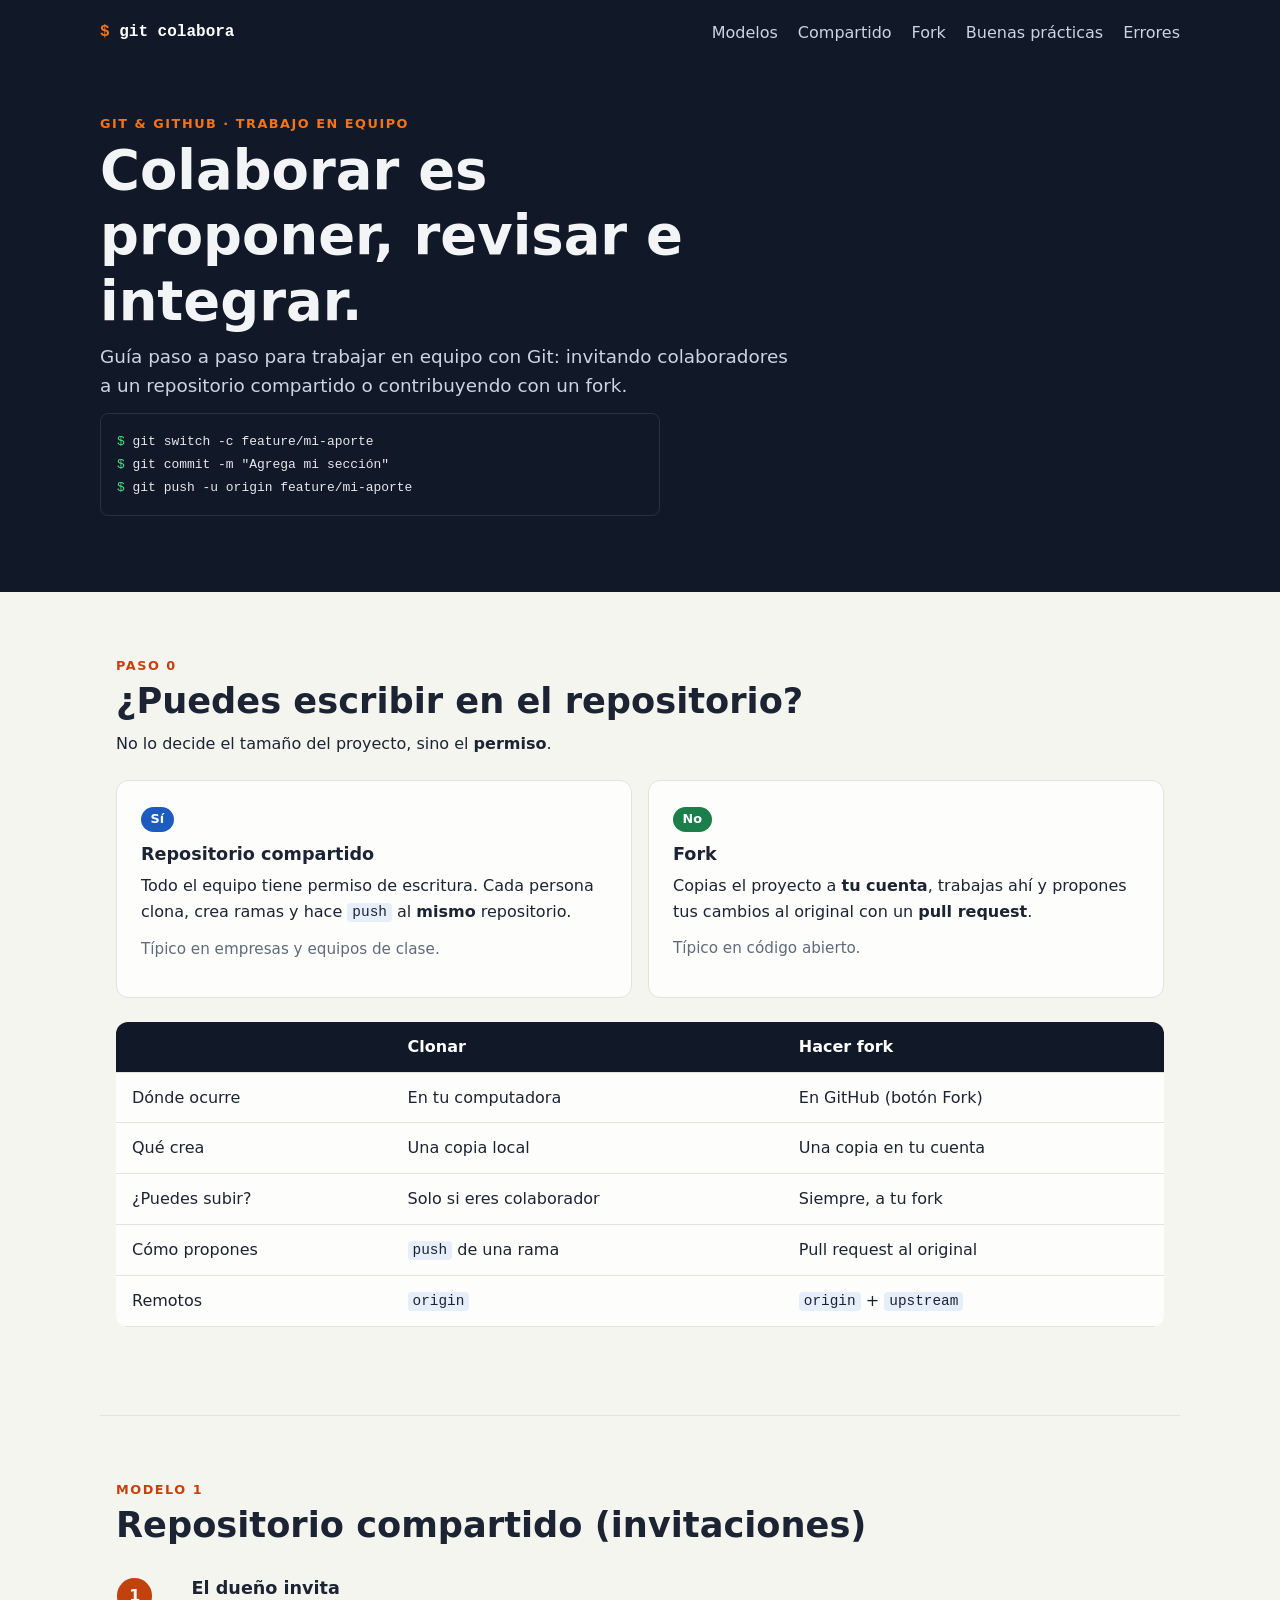
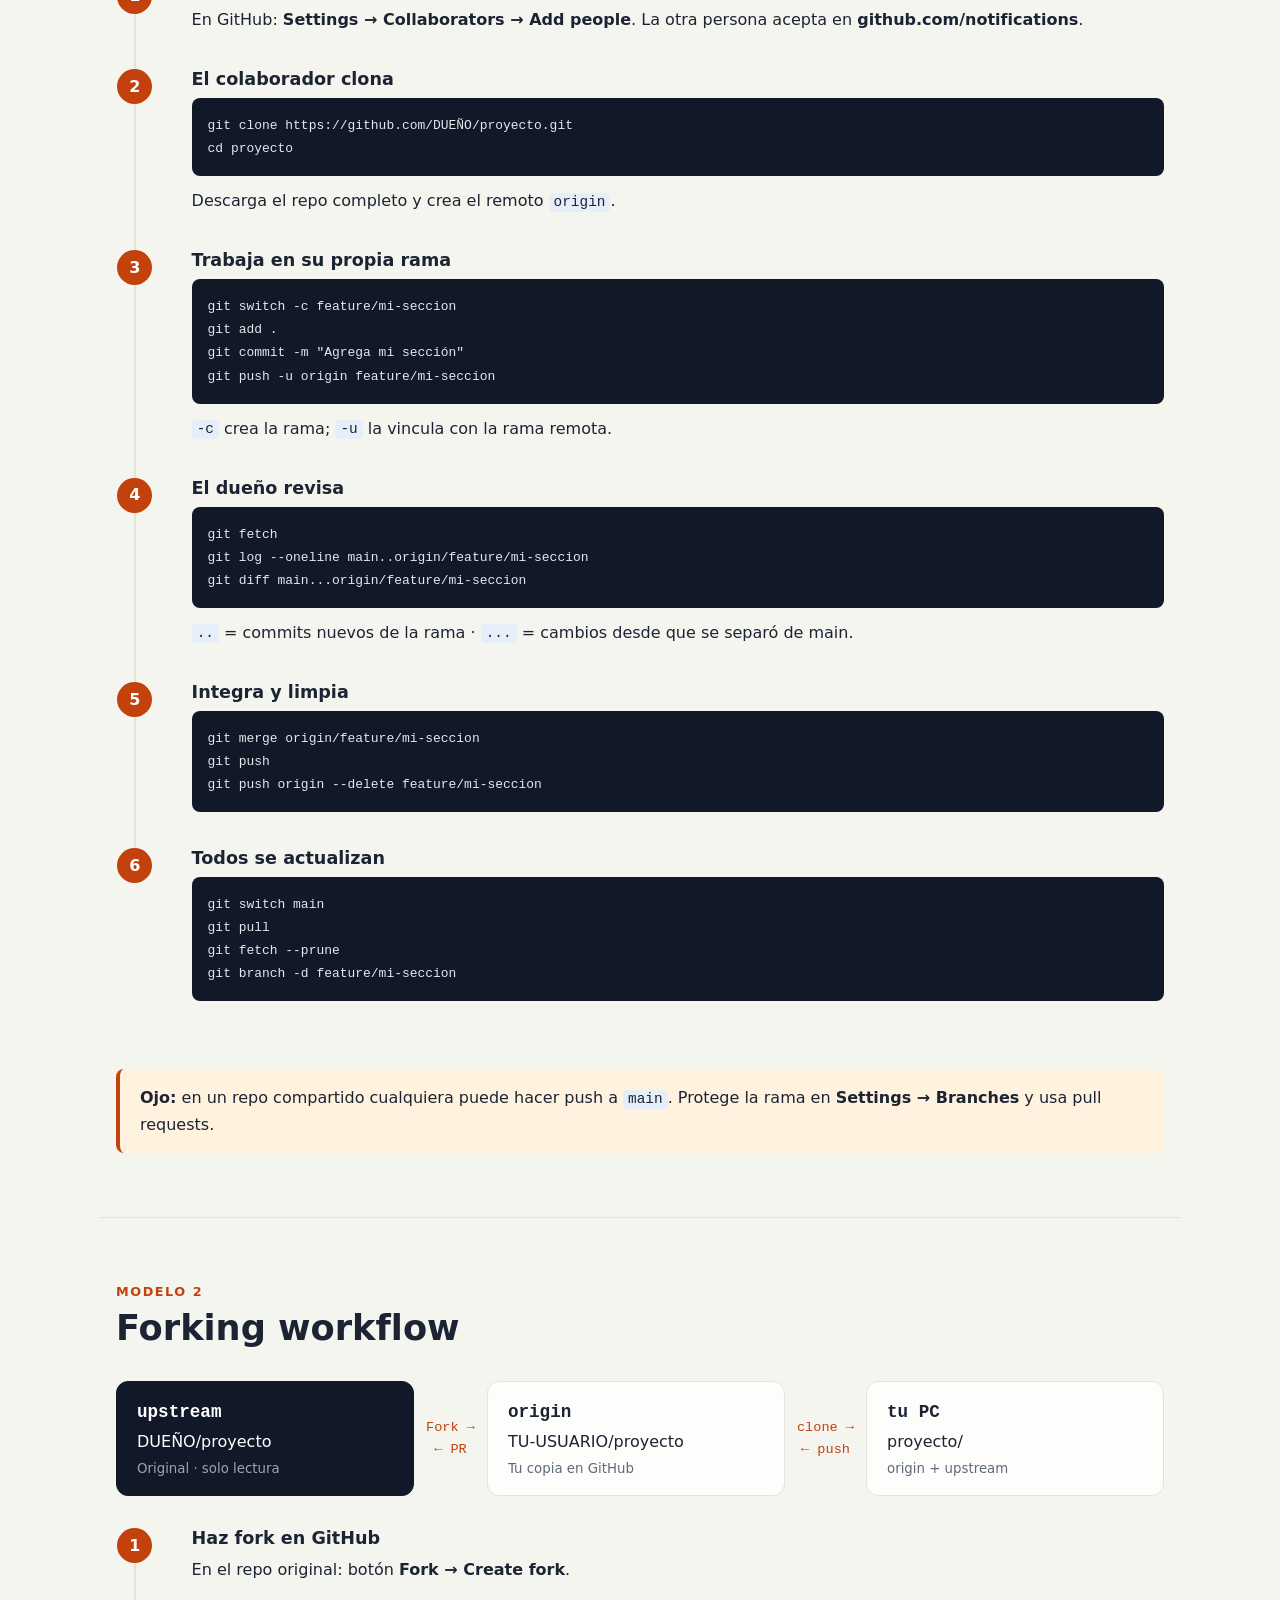
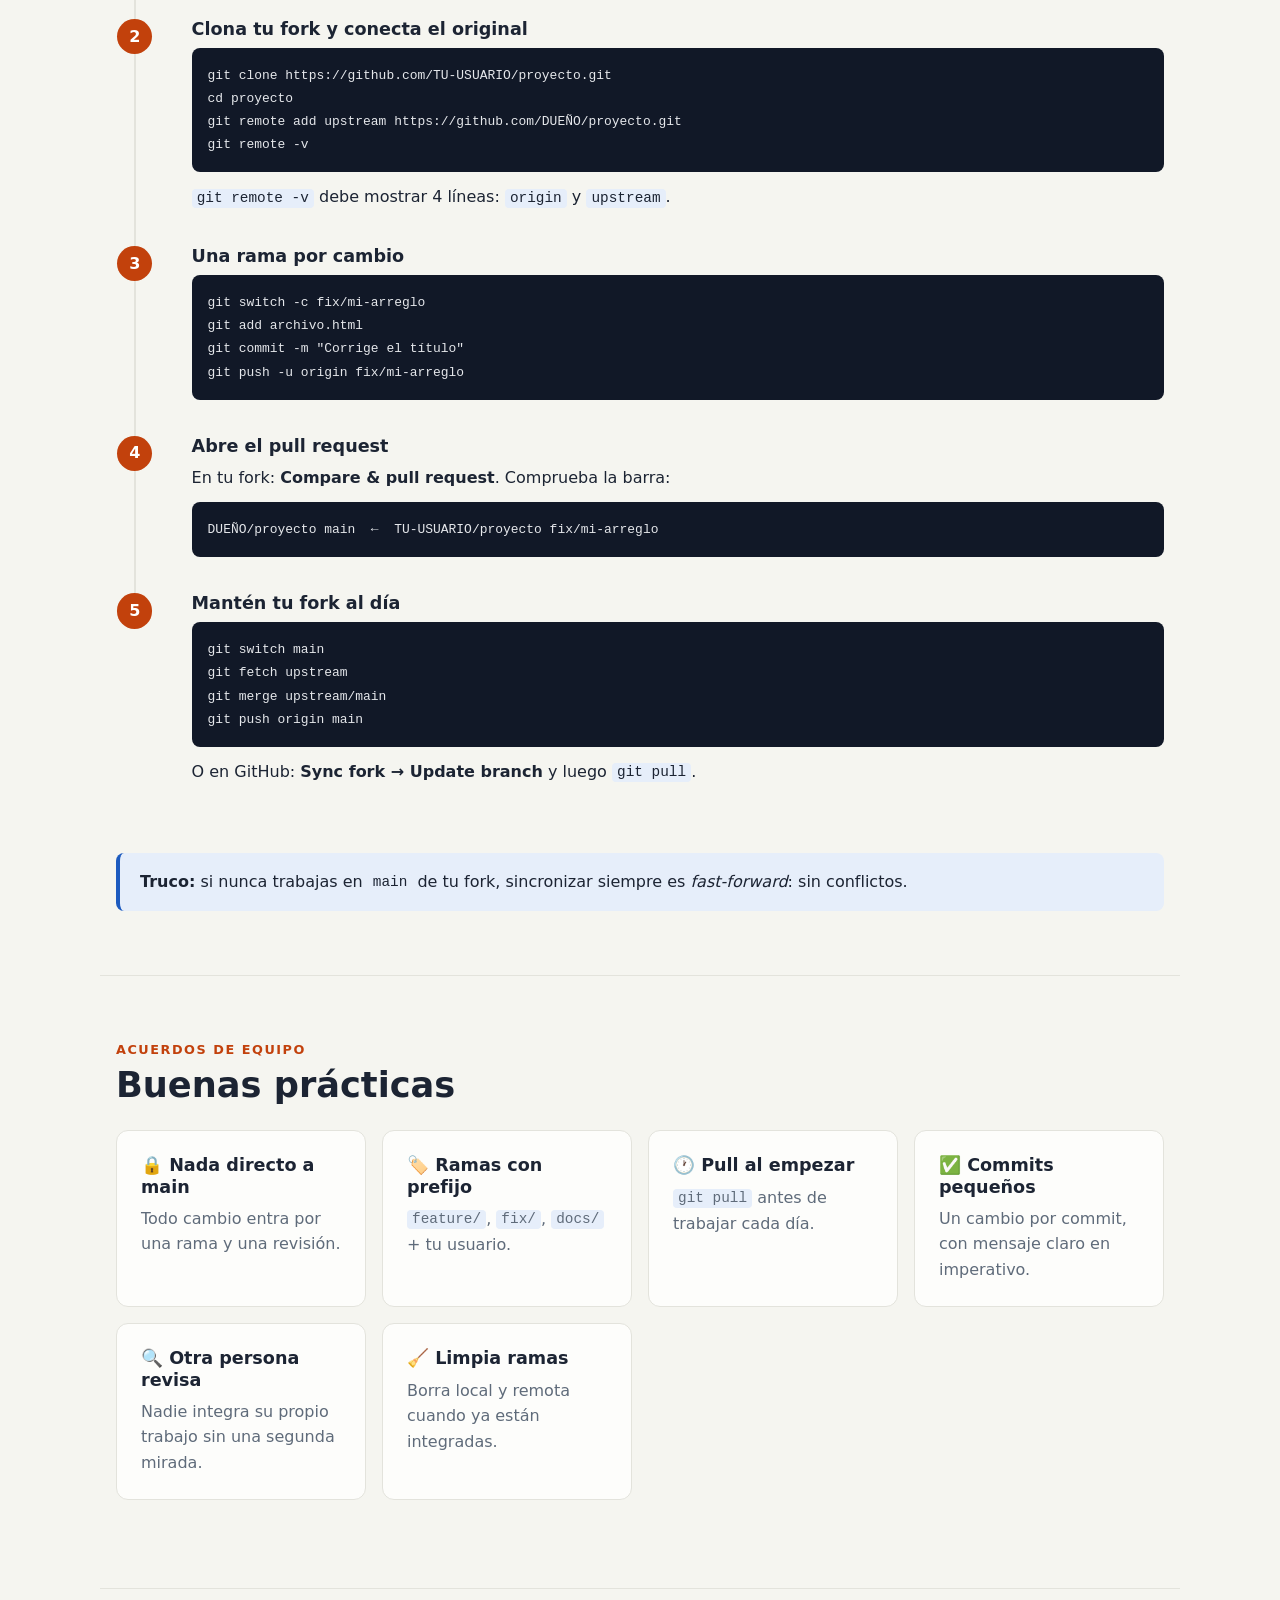
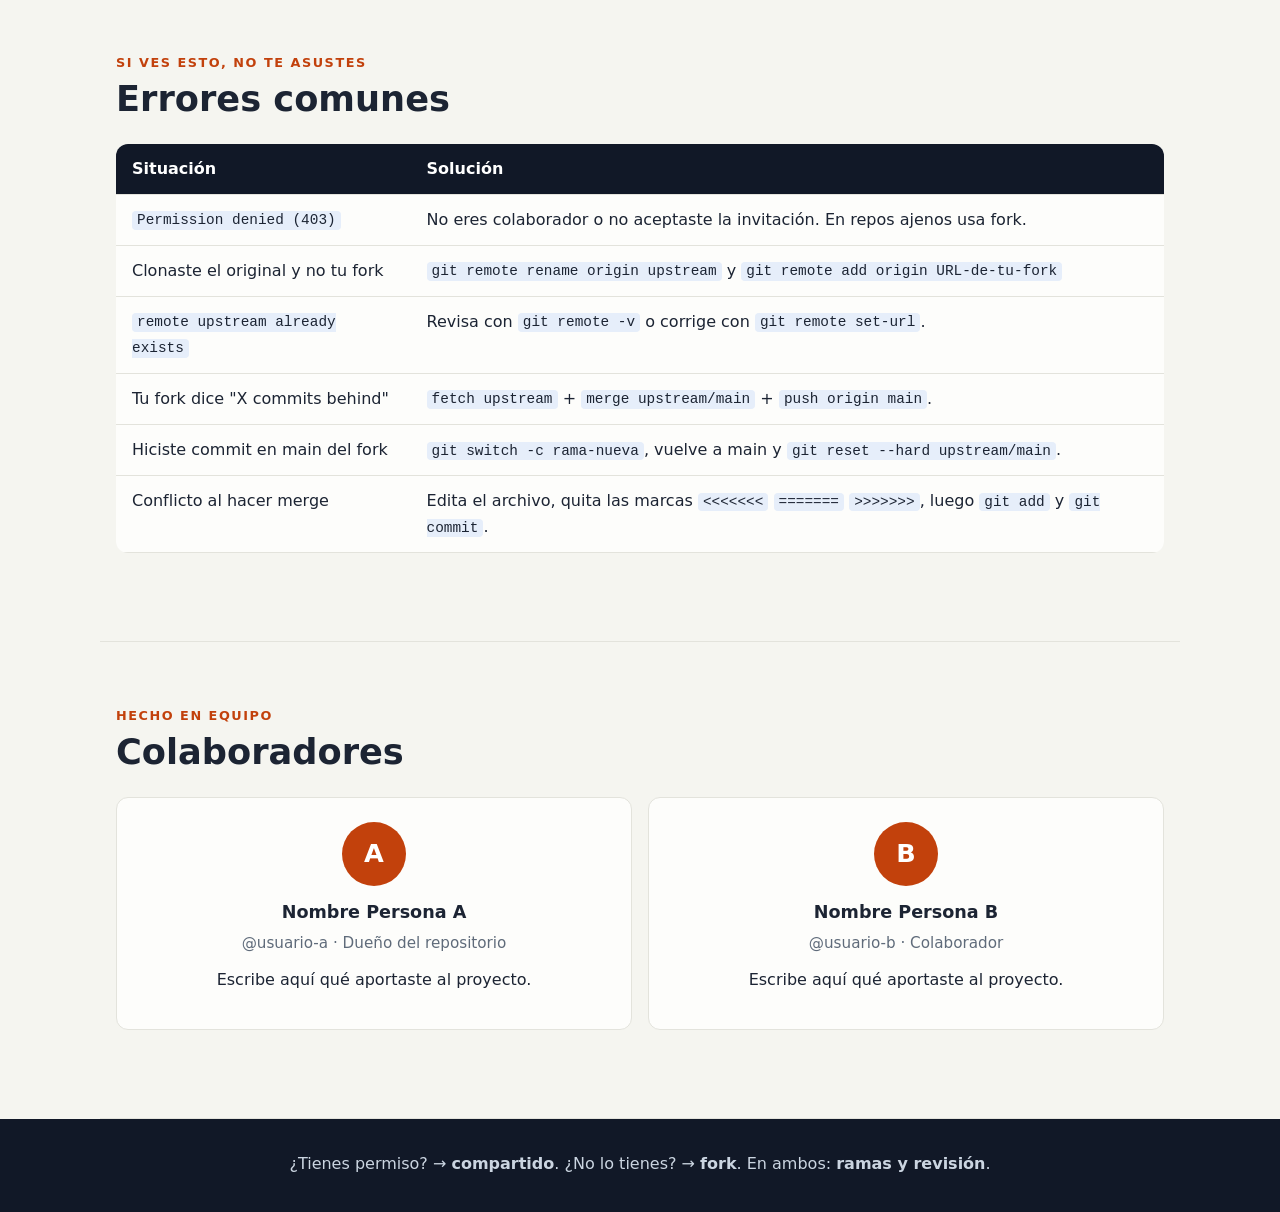
==== colaboracion-git-web/index.html @ 227edf7f "Init" ====
<!DOCTYPE html>
<html lang="es">
<head>
  <meta charset="UTF-8">
  <meta name="viewport" content="width=device-width, initial-scale=1.0">
  <title>Colaborar con Git</title>
  <meta name="description" content="Guía práctica para colaborar en equipo con Git y GitHub: repositorio compartido y fork.">
  <link rel="stylesheet" href="styles.css">
</head>
<body>

  <!-- ===================== ENCABEZADO ===================== -->
  <header class="hero">
    <nav class="nav">
      <a href="#" class="logo"><span>$</span> git colabora</a>
      <ul>
        <li><a href="#modelos">Modelos</a></li>
        <li><a href="#compartido">Compartido</a></li>
        <li><a href="#fork">Fork</a></li>
        <li><a href="#practicas">Buenas prácticas</a></li>
        <li><a href="#errores">Errores</a></li>
      </ul>
    </nav>

    <div class="hero-content">
      <p class="eyebrow">Git &amp; GitHub · Trabajo en equipo</p>
      <h1>Colaborar es proponer, revisar e integrar.</h1>
      <p class="lead">
        Guía paso a paso para trabajar en equipo con Git: invitando colaboradores
        a un repositorio compartido o contribuyendo con un fork.
      </p>
      <pre class="terminal"><code><span class="prompt">$</span> git switch -c feature/mi-aporte
<span class="prompt">$</span> git commit -m "Agrega mi sección"
<span class="prompt">$</span> git push -u origin feature/mi-aporte</code></pre>
    </div>
  </header>

  <main>

    <!-- ===================== MODELOS ===================== -->
    <section id="modelos" class="section">
      <p class="eyebrow">Paso 0</p>
      <h2>¿Puedes escribir en el repositorio?</h2>
      <p>No lo decide el tamaño del proyecto, sino el <strong>permiso</strong>.</p>

      <div class="grid-2">
        <article class="card">
          <span class="tag tag-blue">Sí</span>
          <h3>Repositorio compartido</h3>
          <p>Todo el equipo tiene permiso de escritura. Cada persona clona, crea ramas y hace <code>push</code> al <strong>mismo</strong> repositorio.</p>
          <p class="muted">Típico en empresas y equipos de clase.</p>
        </article>
        <article class="card">
          <span class="tag tag-green">No</span>
          <h3>Fork</h3>
          <p>Copias el proyecto a <strong>tu cuenta</strong>, trabajas ahí y propones tus cambios al original con un <strong>pull request</strong>.</p>
          <p class="muted">Típico en código abierto.</p>
        </article>
      </div>

      <div class="table-wrap">
        <table>
          <thead>
            <tr><th></th><th>Clonar</th><th>Hacer fork</th></tr>
          </thead>
          <tbody>
            <tr><td>Dónde ocurre</td><td>En tu computadora</td><td>En GitHub (botón Fork)</td></tr>
            <tr><td>Qué crea</td><td>Una copia local</td><td>Una copia en tu cuenta</td></tr>
            <tr><td>¿Puedes subir?</td><td>Solo si eres colaborador</td><td>Siempre, a tu fork</td></tr>
            <tr><td>Cómo propones</td><td><code>push</code> de una rama</td><td>Pull request al original</td></tr>
            <tr><td>Remotos</td><td><code>origin</code></td><td><code>origin</code> + <code>upstream</code></td></tr>
          </tbody>
        </table>
      </div>
    </section>

    <!-- ===================== REPOSITORIO COMPARTIDO ===================== -->
    <section id="compartido" class="section">
      <p class="eyebrow">Modelo 1</p>
      <h2>Repositorio compartido (invitaciones)</h2>

      <ol class="steps">
        <li>
          <h3>El dueño invita</h3>
          <p>En GitHub: <strong>Settings → Collaborators → Add people</strong>. La otra persona acepta en <strong>github.com/notifications</strong>.</p>
        </li>
        <li>
          <h3>El colaborador clona</h3>
<pre><code>git clone https://github.com/DUEÑO/proyecto.git
cd proyecto</code></pre>
          <p>Descarga el repo completo y crea el remoto <code>origin</code>.</p>
        </li>
        <li>
          <h3>Trabaja en su propia rama</h3>
<pre><code>git switch -c feature/mi-seccion
git add .
git commit -m "Agrega mi sección"
git push -u origin feature/mi-seccion</code></pre>
          <p><code>-c</code> crea la rama; <code>-u</code> la vincula con la rama remota.</p>
        </li>
        <li>
          <h3>El dueño revisa</h3>
<pre><code>git fetch
git log --oneline main..origin/feature/mi-seccion
git diff main...origin/feature/mi-seccion</code></pre>
          <p><code>..</code> = commits nuevos de la rama · <code>...</code> = cambios desde que se separó de main.</p>
        </li>
        <li>
          <h3>Integra y limpia</h3>
<pre><code>git merge origin/feature/mi-seccion
git push
git push origin --delete feature/mi-seccion</code></pre>
        </li>
        <li>
          <h3>Todos se actualizan</h3>
<pre><code>git switch main
git pull
git fetch --prune
git branch -d feature/mi-seccion</code></pre>
        </li>
      </ol>

      <div class="callout callout-warn">
        <strong>Ojo:</strong> en un repo compartido cualquiera puede hacer push a <code>main</code>.
        Protege la rama en <strong>Settings → Branches</strong> y usa pull requests.
      </div>
    </section>

    <!-- ===================== FORK ===================== -->
    <section id="fork" class="section">
      <p class="eyebrow">Modelo 2</p>
      <h2>Forking workflow</h2>

      <div class="flow">
        <div class="flow-box flow-dark">
          <strong>upstream</strong>
          <span>DUEÑO/proyecto</span>
          <small>Original · solo lectura</small>
        </div>
        <div class="flow-arrow">Fork →<br>← PR</div>
        <div class="flow-box">
          <strong>origin</strong>
          <span>TU-USUARIO/proyecto</span>
          <small>Tu copia en GitHub</small>
        </div>
        <div class="flow-arrow">clone →<br>← push</div>
        <div class="flow-box">
          <strong>tu PC</strong>
          <span>proyecto/</span>
          <small>origin + upstream</small>
        </div>
      </div>

      <ol class="steps">
        <li>
          <h3>Haz fork en GitHub</h3>
          <p>En el repo original: botón <strong>Fork → Create fork</strong>.</p>
        </li>
        <li>
          <h3>Clona tu fork y conecta el original</h3>
<pre><code>git clone https://github.com/TU-USUARIO/proyecto.git
cd proyecto
git remote add upstream https://github.com/DUEÑO/proyecto.git
git remote -v</code></pre>
          <p><code>git remote -v</code> debe mostrar 4 líneas: <code>origin</code> y <code>upstream</code>.</p>
        </li>
        <li>
          <h3>Una rama por cambio</h3>
<pre><code>git switch -c fix/mi-arreglo
git add archivo.html
git commit -m "Corrige el título"
git push -u origin fix/mi-arreglo</code></pre>
        </li>
        <li>
          <h3>Abre el pull request</h3>
          <p>En tu fork: <strong>Compare &amp; pull request</strong>. Comprueba la barra:</p>
          <pre><code>DUEÑO/proyecto main  ←  TU-USUARIO/proyecto fix/mi-arreglo</code></pre>
        </li>
        <li>
          <h3>Mantén tu fork al día</h3>
<pre><code>git switch main
git fetch upstream
git merge upstream/main
git push origin main</code></pre>
          <p>O en GitHub: <strong>Sync fork → Update branch</strong> y luego <code>git pull</code>.</p>
        </li>
      </ol>

      <div class="callout">
        <strong>Truco:</strong> si nunca trabajas en <code>main</code> de tu fork, sincronizar siempre es <em>fast-forward</em>: sin conflictos.
      </div>
    </section>

    <!-- ===================== BUENAS PRÁCTICAS ===================== -->
    <section id="practicas" class="section">
      <p class="eyebrow">Acuerdos de equipo</p>
      <h2>Buenas prácticas</h2>

      <div class="grid-3">
        <div class="card mini"><h3>🔒 Nada directo a main</h3><p>Todo cambio entra por una rama y una revisión.</p></div>
        <div class="card mini"><h3>🏷️ Ramas con prefijo</h3><p><code>feature/</code>, <code>fix/</code>, <code>docs/</code> + tu usuario.</p></div>
        <div class="card mini"><h3>🕐 Pull al empezar</h3><p><code>git pull</code> antes de trabajar cada día.</p></div>
        <div class="card mini"><h3>✅ Commits pequeños</h3><p>Un cambio por commit, con mensaje claro en imperativo.</p></div>
        <div class="card mini"><h3>🔍 Otra persona revisa</h3><p>Nadie integra su propio trabajo sin una segunda mirada.</p></div>
        <div class="card mini"><h3>🧹 Limpia ramas</h3><p>Borra local y remota cuando ya están integradas.</p></div>
      </div>
    </section>

    <!-- ===================== ERRORES ===================== -->
    <section id="errores" class="section">
      <p class="eyebrow">Si ves esto, no te asustes</p>
      <h2>Errores comunes</h2>

      <div class="table-wrap">
        <table>
          <thead><tr><th>Situación</th><th>Solución</th></tr></thead>
          <tbody>
            <tr><td><code>Permission denied (403)</code></td><td>No eres colaborador o no aceptaste la invitación. En repos ajenos usa fork.</td></tr>
            <tr><td>Clonaste el original y no tu fork</td><td><code>git remote rename origin upstream</code> y <code>git remote add origin URL-de-tu-fork</code></td></tr>
            <tr><td><code>remote upstream already exists</code></td><td>Revisa con <code>git remote -v</code> o corrige con <code>git remote set-url</code>.</td></tr>
            <tr><td>Tu fork dice "X commits behind"</td><td><code>fetch upstream</code> + <code>merge upstream/main</code> + <code>push origin main</code>.</td></tr>
            <tr><td>Hiciste commit en main del fork</td><td><code>git switch -c rama-nueva</code>, vuelve a main y <code>git reset --hard upstream/main</code>.</td></tr>
            <tr><td>Conflicto al hacer merge</td><td>Edita el archivo, quita las marcas <code>&lt;&lt;&lt;&lt;&lt;&lt;&lt;</code> <code>=======</code> <code>&gt;&gt;&gt;&gt;&gt;&gt;&gt;</code>, luego <code>git add</code> y <code>git commit</code>.</td></tr>
          </tbody>
        </table>
      </div>
    </section>

    <!-- ===================== EQUIPO =====================
         Cada persona edita SOLO su propia tarjeta.
         Así los dos pueden trabajar a la vez sin conflictos. -->
    <section id="equipo" class="section">
      <p class="eyebrow">Hecho en equipo</p>
      <h2>Colaboradores</h2>

      <div class="grid-2">
        <!-- PERSONA A: edita solo esta tarjeta -->
        <article class="card person">
          <div class="avatar">A</div>
          <h3>Nombre Persona A</h3>
          <p class="muted">@usuario-a · Dueño del repositorio</p>
          <p>Escribe aquí qué aportaste al proyecto.</p>
        </article>

        <!-- PERSONA B: edita solo esta tarjeta -->
        <article class="card person">
          <div class="avatar">B</div>
          <h3>Nombre Persona B</h3>
          <p class="muted">@usuario-b · Colaborador</p>
          <p>Escribe aquí qué aportaste al proyecto.</p>
        </article>
      </div>
    </section>

  </main>

  <footer class="footer">
    <p>¿Tienes permiso? → <strong>compartido</strong>. ¿No lo tienes? → <strong>fork</strong>. En ambos: <strong>ramas y revisión</strong>.</p>
  </footer>

</body>
</html>
---- colaboracion-git-web/styles.css ----
/* ===================== VARIABLES ===================== */
:root {
  --bg: #f5f5f0;
  --surface: #fdfdfb;
  --text: #1c2433;
  --muted: #5f6b7a;
  --border: #e3e3dc;
  --accent: #c2410c;
  --blue: #1d5bbf;
  --green: #1a7f4b;
  --dark: #111827;
  --code-bg: #111827;
  --code-text: #e5e7eb;
  --warn-bg: #fff3e0;
  --info-bg: #e6eefa;
  --radius: 12px;
  --max: 1080px;
}

@media (prefers-color-scheme: dark) {
  :root {
    --bg: #0f141c;
    --surface: #171e29;
    --text: #e8eaee;
    --muted: #9aa5b4;
    --border: #273142;
    --accent: #f97316;
    --blue: #6aa1ff;
    --green: #4ade80;
    --code-bg: #0a0e14;
    --warn-bg: #2b2014;
    --info-bg: #15223a;
  }
}

/* ===================== BASE ===================== */
* { box-sizing: border-box; }

html { scroll-behavior: smooth; }

body {
  margin: 0;
  font-family: system-ui, -apple-system, "Segoe UI", Roboto, sans-serif;
  line-height: 1.6;
  color: var(--text);
  background: var(--bg);
}

h1, h2, h3 { line-height: 1.2; margin: 0 0 .5rem; }
h2 { font-size: clamp(1.6rem, 4vw, 2.2rem); }
h3 { font-size: 1.1rem; }
p { margin: 0 0 .75rem; }
a { color: var(--blue); }

code, pre {
  font-family: ui-monospace, "SF Mono", Menlo, Consolas, monospace;
  font-size: .9em;
}

:not(pre) > code {
  background: var(--info-bg);
  padding: .1em .35em;
  border-radius: 4px;
}

pre {
  background: var(--code-bg);
  color: var(--code-text);
  padding: 1rem;
  border-radius: 8px;
  overflow-x: auto;
  margin: .5rem 0 .75rem;
}

.muted { color: var(--muted); font-size: .95rem; }

.eyebrow {
  text-transform: uppercase;
  letter-spacing: .12em;
  font-size: .8rem;
  font-weight: 600;
  color: var(--accent);
  margin-bottom: .25rem;
}

/* ===================== HERO ===================== */
.hero {
  background: var(--dark);
  color: #f3f4f6;
  padding: 0 16px 4rem;
}

.nav {
  max-width: var(--max);
  margin: 0 auto;
  display: flex;
  flex-wrap: wrap;
  gap: 1rem;
  justify-content: space-between;
  align-items: center;
  padding: 1.25rem 0;
}

.nav ul {
  list-style: none;
  display: flex;
  flex-wrap: wrap;
  gap: 1.25rem;
  margin: 0;
  padding: 0;
}

.nav a { color: #cbd5e1; text-decoration: none; }
.nav a:hover { color: #fff; }

.logo { font-family: ui-monospace, Menlo, monospace; font-weight: 700; color: #fff !important; }
.logo span { color: #f97316; }

.hero-content { max-width: var(--max); margin: 3rem auto 0; }
.hero h1 { font-size: clamp(2rem, 6vw, 3.4rem); max-width: 18ch; }
.hero .lead { color: #cbd5e1; font-size: 1.15rem; max-width: 60ch; }
.hero .eyebrow { color: #f97316; }

.terminal { max-width: 560px; border: 1px solid #273142; }
.prompt { color: #4ade80; }

/* ===================== SECCIONES ===================== */
.section {
  max-width: var(--max);
  margin: 0 auto;
  padding: 4rem 16px;
  border-bottom: 1px solid var(--border);
}

.grid-2, .grid-3 {
  display: grid;
  gap: 1rem;
  margin: 1.5rem 0;
}
.grid-2 { grid-template-columns: repeat(auto-fit, minmax(280px, 1fr)); }
.grid-3 { grid-template-columns: repeat(auto-fit, minmax(240px, 1fr)); }

.card {
  background: var(--surface);
  border: 1px solid var(--border);
  border-radius: var(--radius);
  padding: 1.5rem;
}
.card.mini p { margin: 0; color: var(--muted); }

.tag {
  display: inline-block;
  font-size: .8rem;
  font-weight: 700;
  padding: .15rem .6rem;
  border-radius: 999px;
  color: #fff;
  margin-bottom: .75rem;
}
.tag-blue { background: var(--blue); }
.tag-green { background: var(--green); }

/* ===================== TABLAS ===================== */
.table-wrap { overflow-x: auto; margin: 1.5rem 0; }

table {
  width: 100%;
  border-collapse: collapse;
  background: var(--surface);
  border-radius: var(--radius);
  overflow: hidden;
}

th, td {
  text-align: left;
  padding: .75rem 1rem;
  border-bottom: 1px solid var(--border);
  vertical-align: top;
}

th { background: var(--dark); color: #fff; font-weight: 600; }

/* ===================== PASOS ===================== */
.steps {
  list-style: none;
  counter-reset: paso;
  padding: 0;
  margin: 2rem 0;
}

.steps li {
  counter-increment: paso;
  position: relative;
  padding: 0 0 1.5rem 3.5rem;
  border-left: 2px solid var(--border);
  margin-left: 1.1rem;
}
.steps li:last-child { border-left-color: transparent; }

.steps li::before {
  content: counter(paso);
  position: absolute;
  left: -1.15rem;
  top: 0;
  width: 2.2rem;
  height: 2.2rem;
  border-radius: 50%;
  background: var(--accent);
  color: #fff;
  font-weight: 700;
  display: grid;
  place-items: center;
}

/* ===================== FLUJO FORK ===================== */
.flow {
  display: flex;
  flex-wrap: wrap;
  align-items: center;
  gap: .75rem;
  margin: 2rem 0;
}

.flow-box {
  flex: 1 1 200px;
  display: flex;
  flex-direction: column;
  gap: .2rem;
  background: var(--surface);
  border: 1px solid var(--border);
  border-radius: var(--radius);
  padding: 1rem 1.25rem;
}
.flow-box strong { font-family: ui-monospace, Menlo, monospace; font-size: 1.1rem; }
.flow-box small { color: var(--muted); }
.flow-dark { background: var(--dark); color: #fff; border-color: var(--dark); }
.flow-dark small { color: #9aa5b4; }

.flow-arrow {
  font-family: ui-monospace, Menlo, monospace;
  font-size: .85rem;
  color: var(--accent);
  text-align: center;
}

/* ===================== AVISOS ===================== */
.callout {
  background: var(--info-bg);
  border-left: 4px solid var(--blue);
  padding: 1rem 1.25rem;
  border-radius: 8px;
}
.callout-warn { background: var(--warn-bg); border-left-color: var(--accent); }

/* ===================== EQUIPO ===================== */
.person { text-align: center; }
.avatar {
  width: 64px;
  height: 64px;
  margin: 0 auto 1rem;
  border-radius: 50%;
  background: var(--accent);
  color: #fff;
  font-size: 1.6rem;
  font-weight: 700;
  display: grid;
  place-items: center;
}

/* ===================== FOOTER ===================== */
.footer {
  background: var(--dark);
  color: #cbd5e1;
  text-align: center;
  padding: 2rem 16px;
}

/* ===================== MÓVIL ===================== */
@media (max-width: 600px) {
  .flow-arrow { flex-basis: 100%; }
  .steps li { padding-left: 2.5rem; }
}
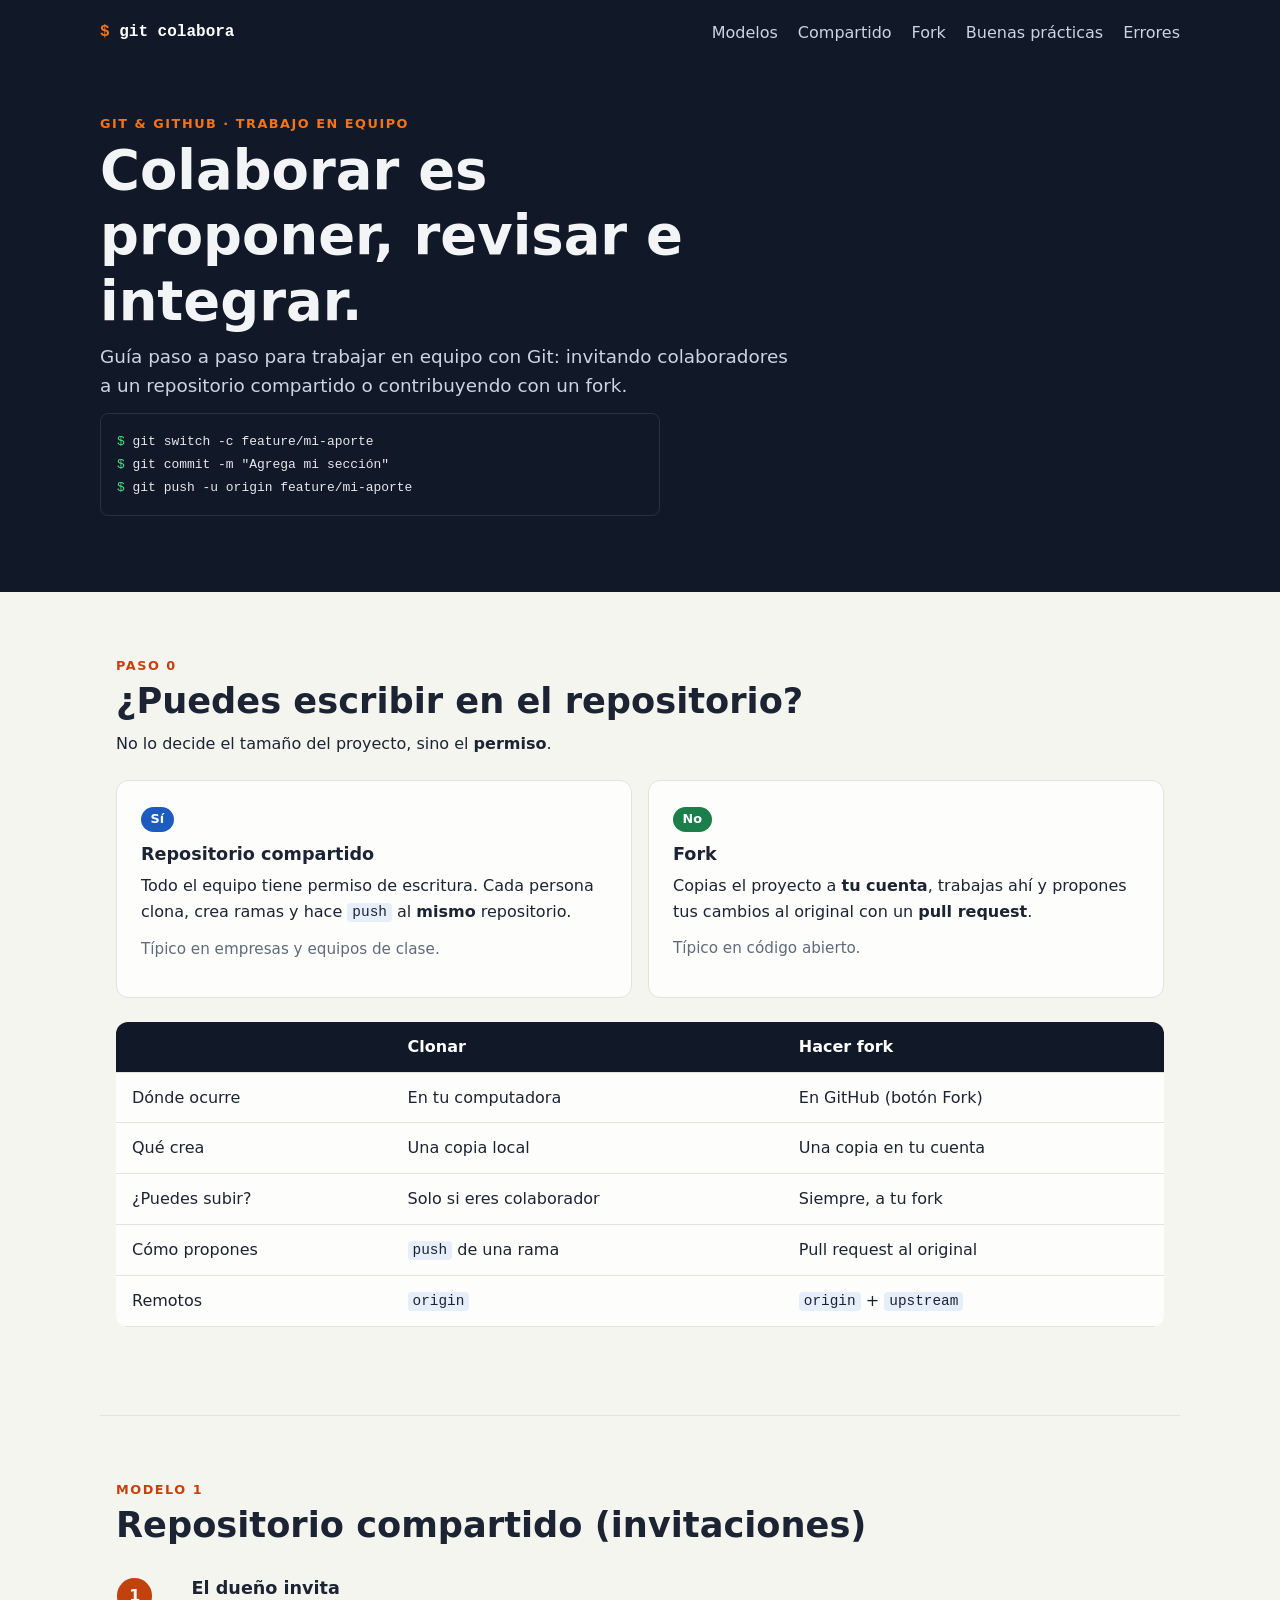
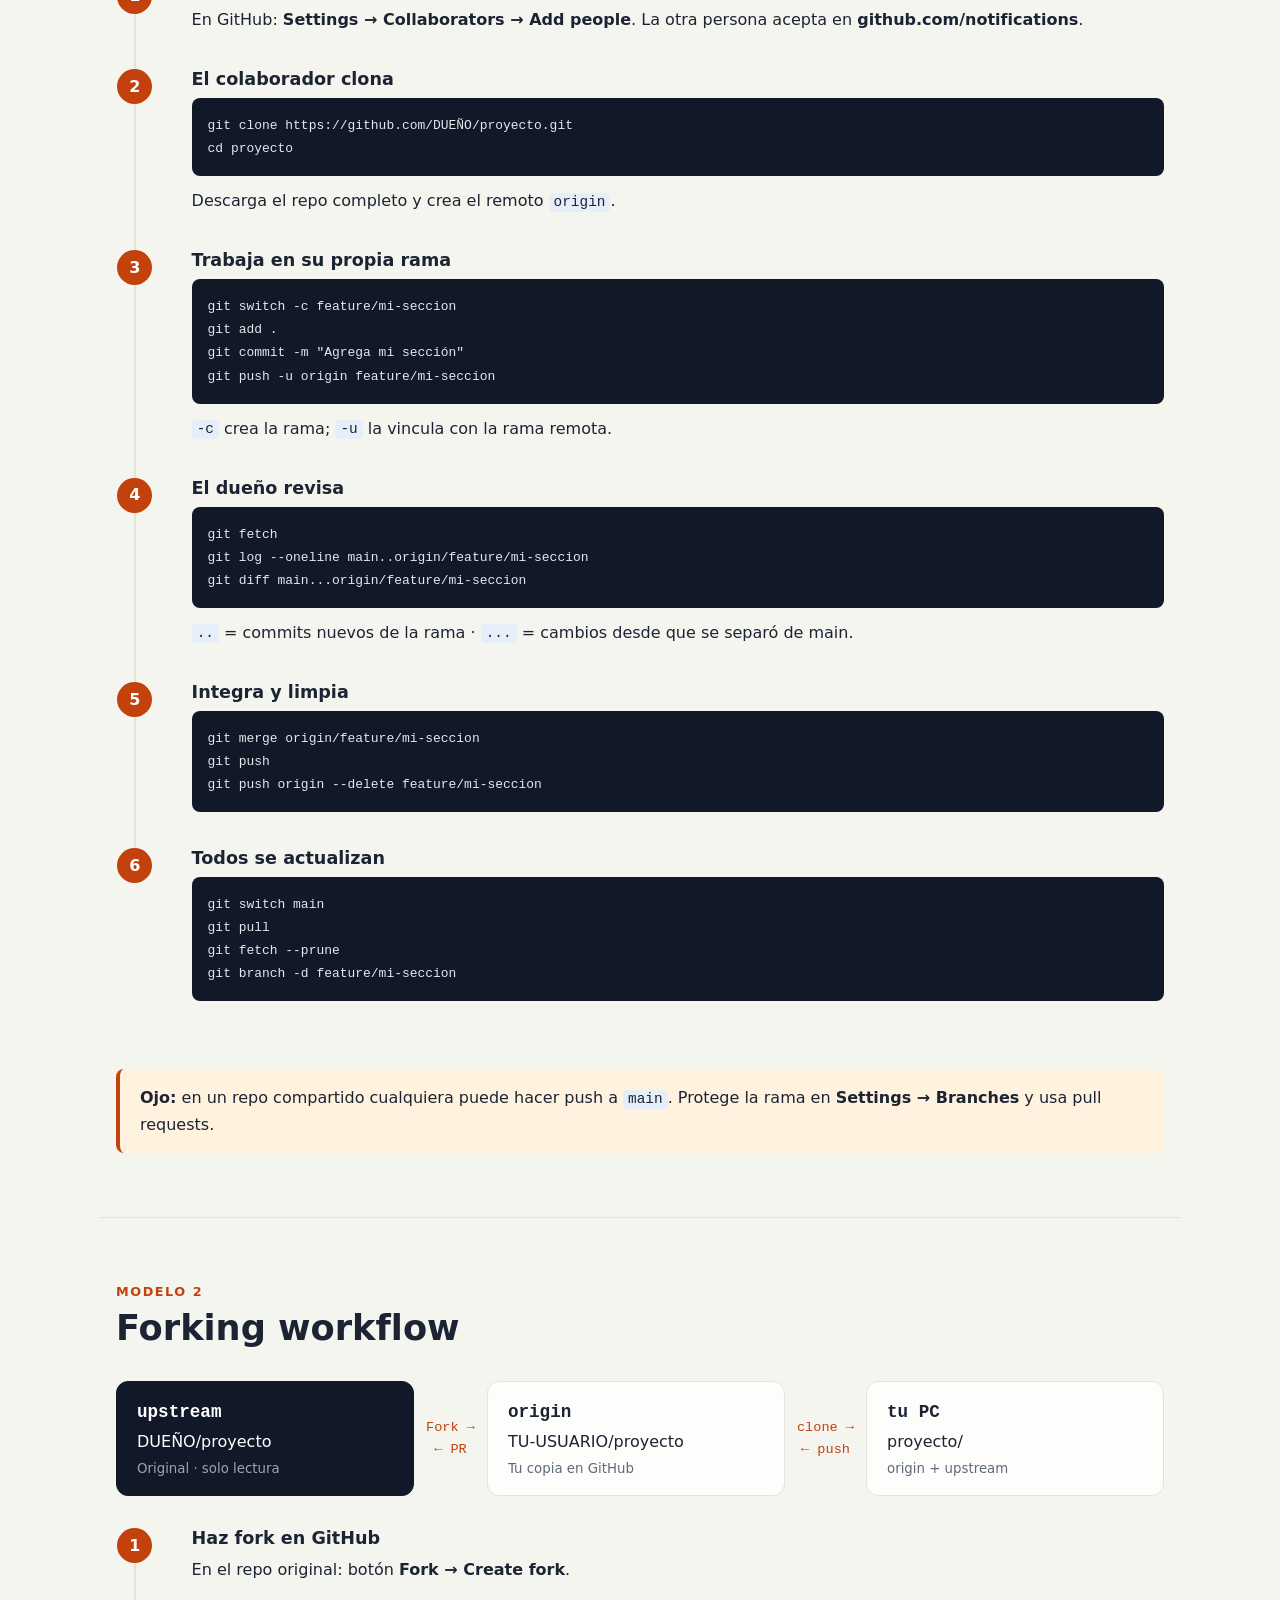
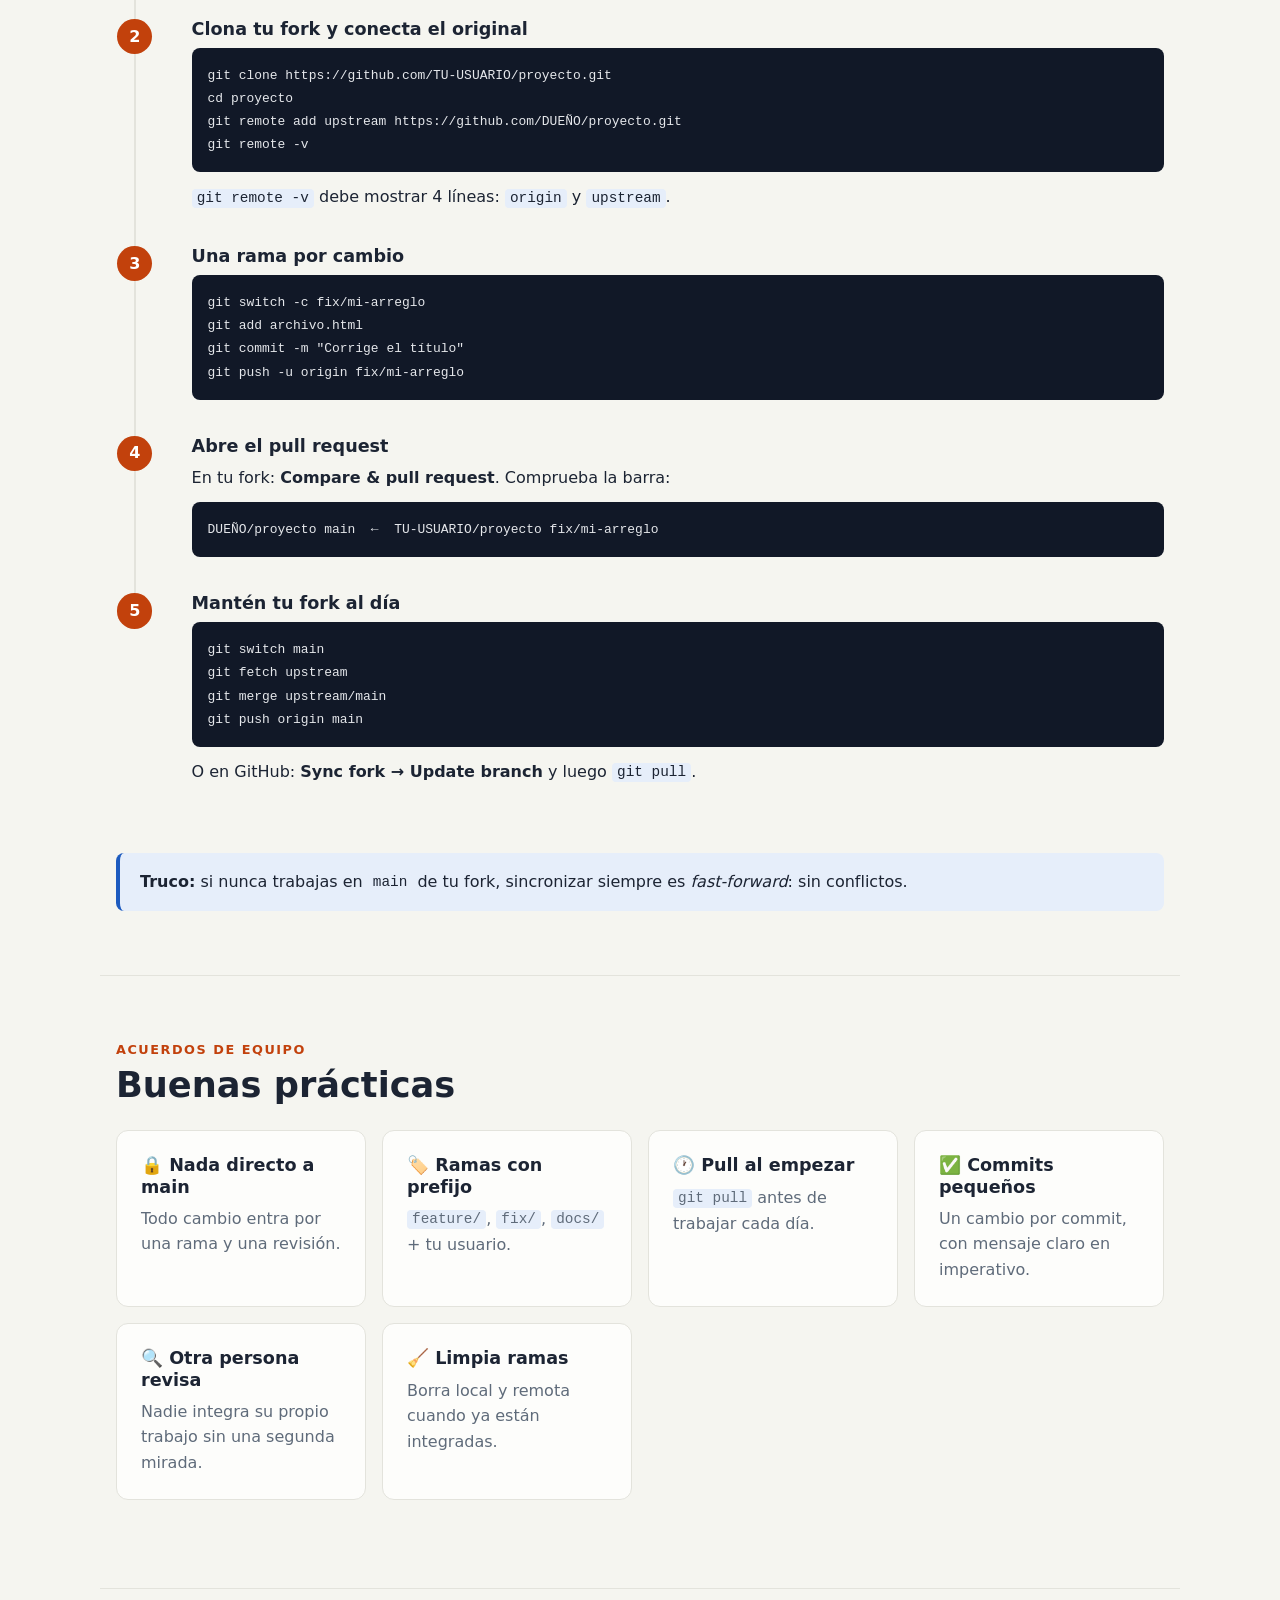
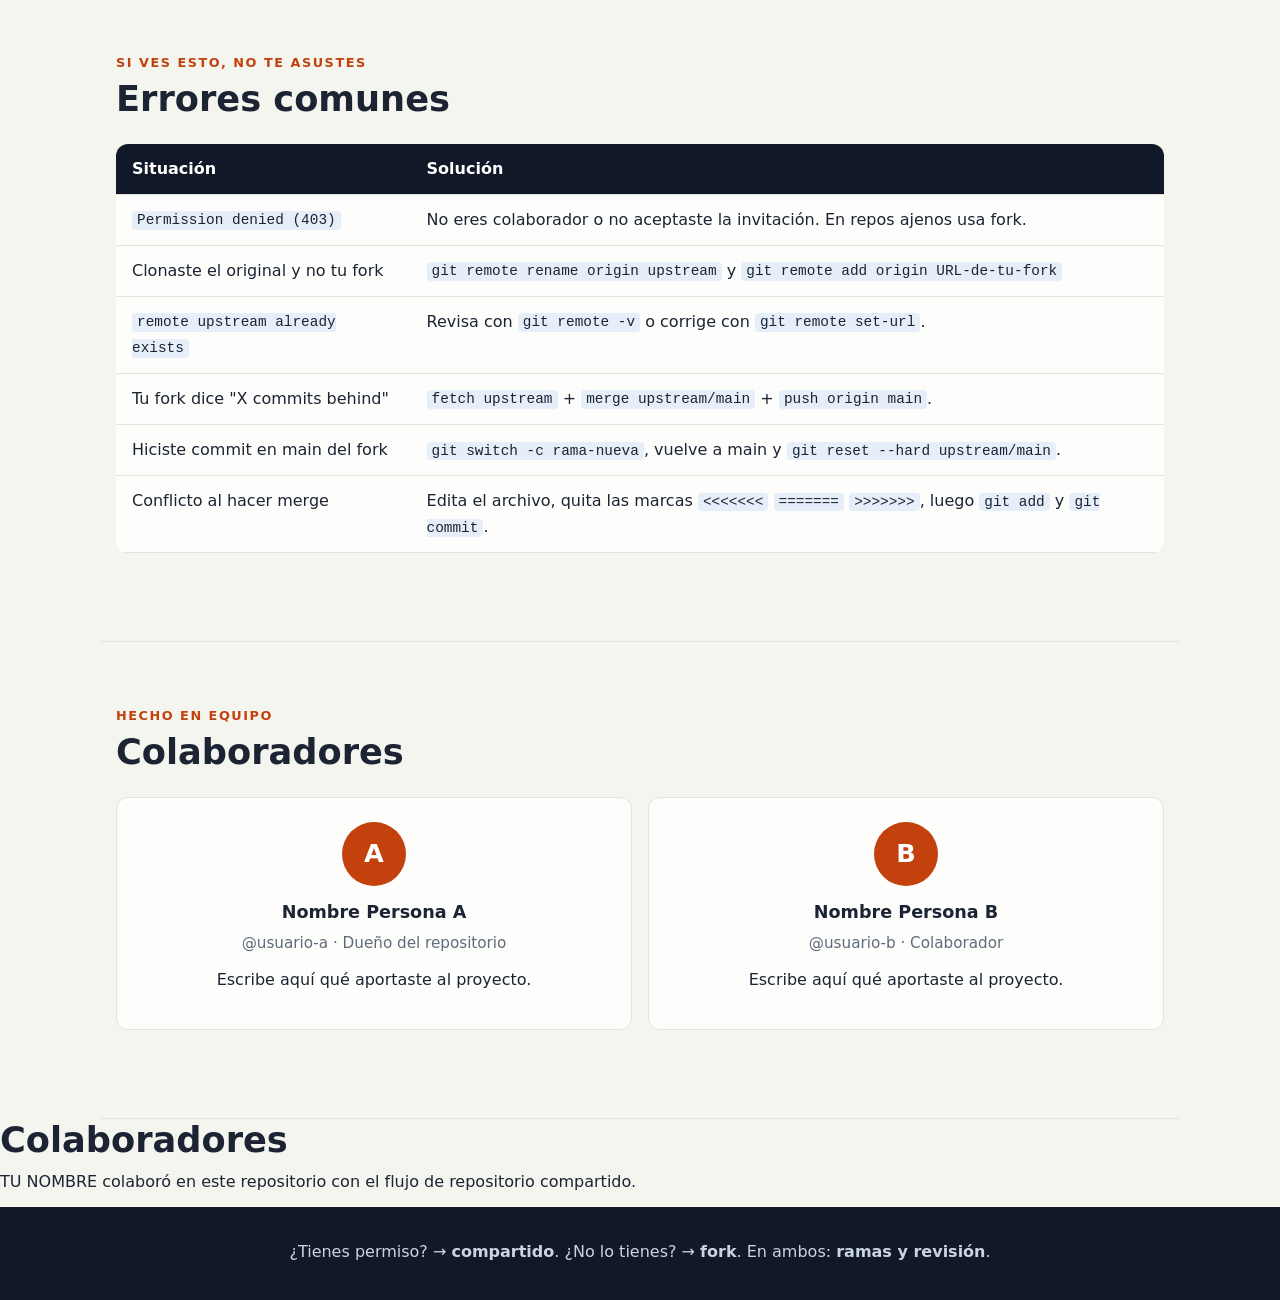
==== commit 3c8582bd: "Agregar seccion colaboradores" ====
--- a/colaboracion-git-web/index.html
+++ b/colaboracion-git-web/index.html
@@ -252,6 +252,12 @@
       </div>
     </section>
 
+<section>
+  <h2>Colaboradores</h2>
+  <p>TU NOMBRE colaboró en este repositorio
+  con el flujo de repositorio compartido.</p>
+</section>
+
   </main>
 
   <footer class="footer">
